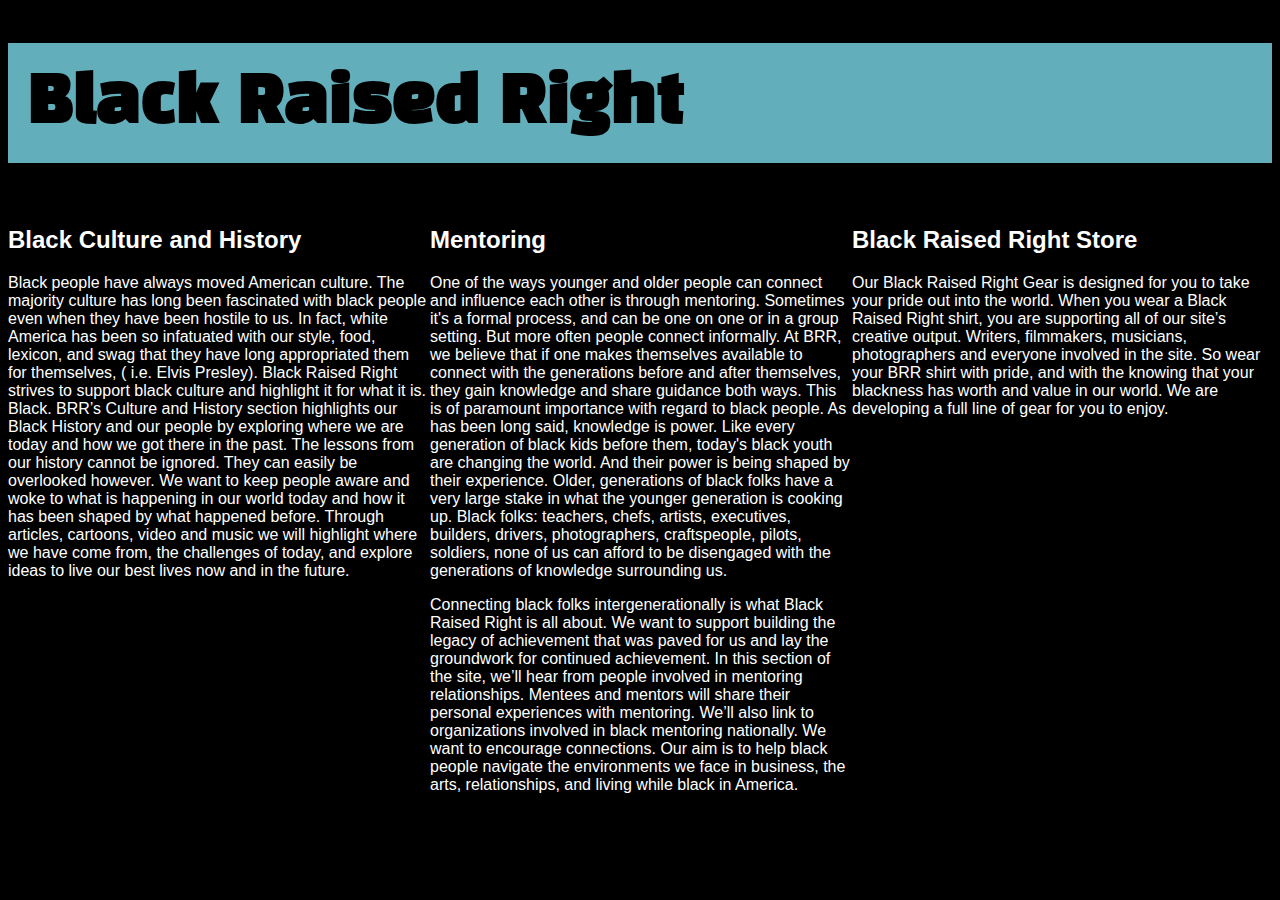
==== public/index.html @ d7094f4d "Updated the layout." ====
<!DOCTYPE html>
<html lang="en">
<head>
    <meta charset="UTF-8">
    <meta name="viewport" content="width=device-width, initial-scale=1.0">
    <meta http-equiv="X-UA-Compatible" content="ie=edge">
    <title>Black Raised Right</title>
    <link rel="stylesheet" href="style.css">    
    <!-- update the version number as needed -->
    <script defer src="/__/firebase/5.2.0/firebase-app.js"></script>
    <!-- include only the Firebase features as you need -->
    <script defer src="/__/firebase/5.2.0/firebase-auth.js"></script>
    <script defer src="/__/firebase/5.2.0/firebase-database.js"></script>
    <script defer src="/__/firebase/5.2.0/firebase-messaging.js"></script>
    <script defer src="/__/firebase/5.2.0/firebase-storage.js"></script>
    <!-- initialize the SDK after all desired features are loaded -->
    <script defer src="/__/firebase/init.js"></script>
</head>
<body>
    <h1 id="banner">Black Raised Right</h1>    
    <div class="container">
        <div class="left">
            <h2>Black Culture and History</h2>
            <p>Black people have always moved American culture. The majority culture has long been fascinated with black people even when they have been hostile to us. In fact, white America has been so infatuated with our style, food, lexicon, and swag that they have long appropriated them for themselves, ( i.e. Elvis Presley). Black Raised Right strives to support black culture and highlight it for what it is. Black. BRR’s Culture and History section highlights our Black History and our people by exploring where we are today and how we got there in the past. The lessons from our history cannot be ignored. They can easily be overlooked however. We want to keep people aware and woke to what is happening in our world today and how it has been shaped by what happened before. Through articles, cartoons, video and music we will highlight where we have come from, the challenges of today, and explore ideas to live our best lives now and in the future.</p>
        </div>
        <div class="center">
            <h2>Mentoring</h2>
            <p>One of the ways younger and older people can connect and influence each other is through mentoring. Sometimes it's a formal process, and can be one on one or in a group setting. But more often people connect informally. At BRR, we believe that if one makes themselves available to connect with the generations before and after themselves, they gain knowledge and share guidance both ways. This is of paramount importance with regard to black people. As has been long said, knowledge is power. Like every generation of black kids before them, today's black youth are changing the world. And their power is being shaped by their experience. Older, generations of black folks have a very large stake in what the younger generation is cooking up. Black folks: teachers, chefs, artists, executives, builders, drivers, photographers, craftspeople, pilots, soldiers, none of us can afford to be disengaged with the generations of knowledge surrounding us.</p>
            <p>Connecting black folks intergenerationally is what Black Raised Right is all about. We want to support building the legacy of achievement that was paved for us and lay the groundwork for continued achievement. In this section of the site, we’ll hear from people involved in mentoring relationships. Mentees and mentors will share their personal experiences with mentoring. We’ll also link to organizations involved in black mentoring nationally. We want to encourage connections. Our aim is to help black people navigate the environments we face in business, the arts, relationships, and living while black in America.</p>
        </div>
        <div class="right">
            <h2>Black Raised Right Store</h2>
            <p>Our Black Raised Right Gear is designed for you to take your pride out into the world. When you wear a Black Raised Right shirt, you are supporting all of our site’s creative output. Writers, filmmakers, musicians, photographers and everyone involved in the site. So wear your BRR shirt with pride, and with the knowing that your blackness has worth and value in our world.  We are developing a full line of gear for you to enjoy.</p>
        </div>
    </div>
    <script src="main.js"></script>
</body>
</html>
---- public/style.css ----
@import url('https://fonts.googleapis.com/css?family=Black+Han+Sans');

body {
    background-color: #000;
    color: #fff;
    font-family: 'Lucida Sans', 'Lucida Sans Regular', 'Lucida Grande', 'Lucida Sans Unicode', Geneva, Verdana, sans-serif;
}

#banner {
    background-color: #63aebb;
    font-family: 'Black Han Sans', sans-serif;
    color: #000;
    padding: 20px;
    font-size: 4em;
}

/* .left {
    background-color: yellow; 
}

.center {
    background-color: red;
}

.right {
    background-color: blue;
} */

/* Mobile Version */
@media screen and (min-width: 530px) {
    .container {
        display: grid;        
        grid-template-columns: 1fr 1fr 1fr;
        grid-column-gap: 2px;
        height: 400px;
        grid-template-areas: 
            "left left left"
            "center center center"
            "right right right";
    }    
}
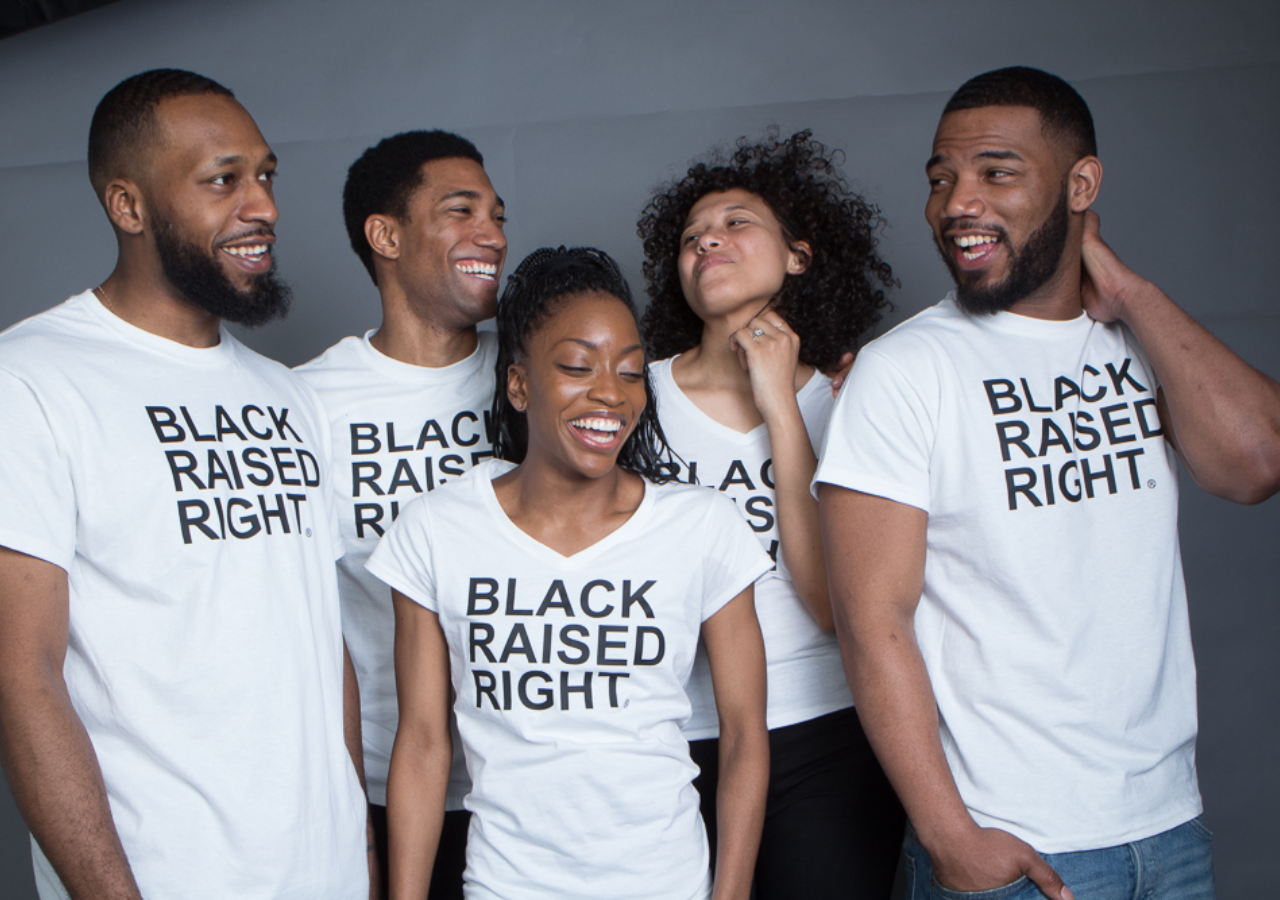
==== commit 0df37651: "Updated the layout and images." ====
--- a/public/index.html
+++ b/public/index.html
@@ -17,8 +17,14 @@
     <script defer src="/__/firebase/init.js"></script>
 </head>
 <body>
-    <h1 id="banner">Black Raised Right</h1>    
+    <!-- <h1 id="banner">Black Raised Right</h1> -->    
     <div class="container">
+        <slider>
+            <slide><p><!-- <img src="images/1.jpg" class="rimage">--></p></slide>
+            <slide><p><!--<img src="images/2.jpg" class="rimage">--></p></slide>
+            <slide><p><!--<img src="images/3.jpg" class="rimage">--></p></slide>
+            <slide><p><!--<img src="images/4.jpg" class="rimage">--></p></slide>
+        </slider>
         <div class="left">
             <h2>Black Culture and History</h2>
             <p>Black people have always moved American culture. The majority culture has long been fascinated with black people even when they have been hostile to us. In fact, white America has been so infatuated with our style, food, lexicon, and swag that they have long appropriated them for themselves, ( i.e. Elvis Presley). Black Raised Right strives to support black culture and highlight it for what it is. Black. BRR’s Culture and History section highlights our Black History and our people by exploring where we are today and how we got there in the past. The lessons from our history cannot be ignored. They can easily be overlooked however. We want to keep people aware and woke to what is happening in our world today and how it has been shaped by what happened before. Through articles, cartoons, video and music we will highlight where we have come from, the challenges of today, and explore ideas to live our best lives now and in the future.</p>
--- a/public/style.css
+++ b/public/style.css
@@ -1,39 +1,91 @@
-@import url('https://fonts.googleapis.com/css?family=Black+Han+Sans');
-
-body {
+html, body {
     background-color: #000;
     color: #fff;
+    width: 100%;
+    height: 100%;
+    margin: 0;
+    padding: 0;
     font-family: 'Lucida Sans', 'Lucida Sans Regular', 'Lucida Grande', 'Lucida Sans Unicode', Geneva, Verdana, sans-serif;
 }
 
-#banner {
-    background-color: #63aebb;
-    font-family: 'Black Han Sans', sans-serif;
-    color: #000;
-    padding: 20px;
-    font-size: 4em;
+slider {
+    display: grid;
+    width: 100%;
+    height: 100%;
+    overflow: hidden;
+    position: absolute;
 }
 
-/* .left {
-    background-color: yellow; 
+slider > * {
+    position: absolute;
+    display: grid;
+    width: 100%;
+    height: 100%;
+    background: #000;
+    animation: slide 12s infinite;
+    overflow: hidden;
 }
 
-.center {
-    background-color: red;
+slide:nth-child(1) {
+    left: 0%;
+    animation-delay: -1s;
+    background-image: url(images/1.jpg);
+    background-size: cover;
+    background-position: center;
 }
 
-.right {
-    background-color: blue;
-} */
+slide:nth-child(2) {    
+    animation-delay: 2s;
+    background-image: url(images/2.jpg);
+    background-size: cover;
+    background-position: center;
+}
+
+slide:nth-child(3) {
+    animation-delay: 5s;
+    background-image: url(images/3.jpg);
+    background-size: cover;
+    background-position: center;
+}
+
+slide:nth-child(4) {
+    left: 0%;
+    animation-delay: 8s;
+    background-image: url(images/4.jpg);
+    background-size: cover;
+    background-position: center;
+}
+
+slide p {
+    font-family: Comfortaa;
+    font-size: 70px;
+    text-align: center;
+    display: inline-block;
+    width: 100%;
+    margin-top: 340px;
+    color: #fff;
+}
+
+@keyframes slide {
+    0% { left: 100%; width: 100%; }
+    5% { left: 0%; }
+    25% { left: 0%; }
+    30% { left: -100%; width: 100%; }
+    30.0001% { left: -100%; width: 0%; }
+    100% { left: 100%; width: 0%; }
+}
+
+
 
 /* Mobile Version */
-@media screen and (min-width: 530px) {
+@media screen and (min-width: 768px) {
     .container {
         display: grid;        
         grid-template-columns: 1fr 1fr 1fr;
-        grid-column-gap: 2px;
+        grid-column-gap: 16px;
         height: 400px;
         grid-template-areas: 
+            "slider slider slider"
             "left left left"
             "center center center"
             "right right right";
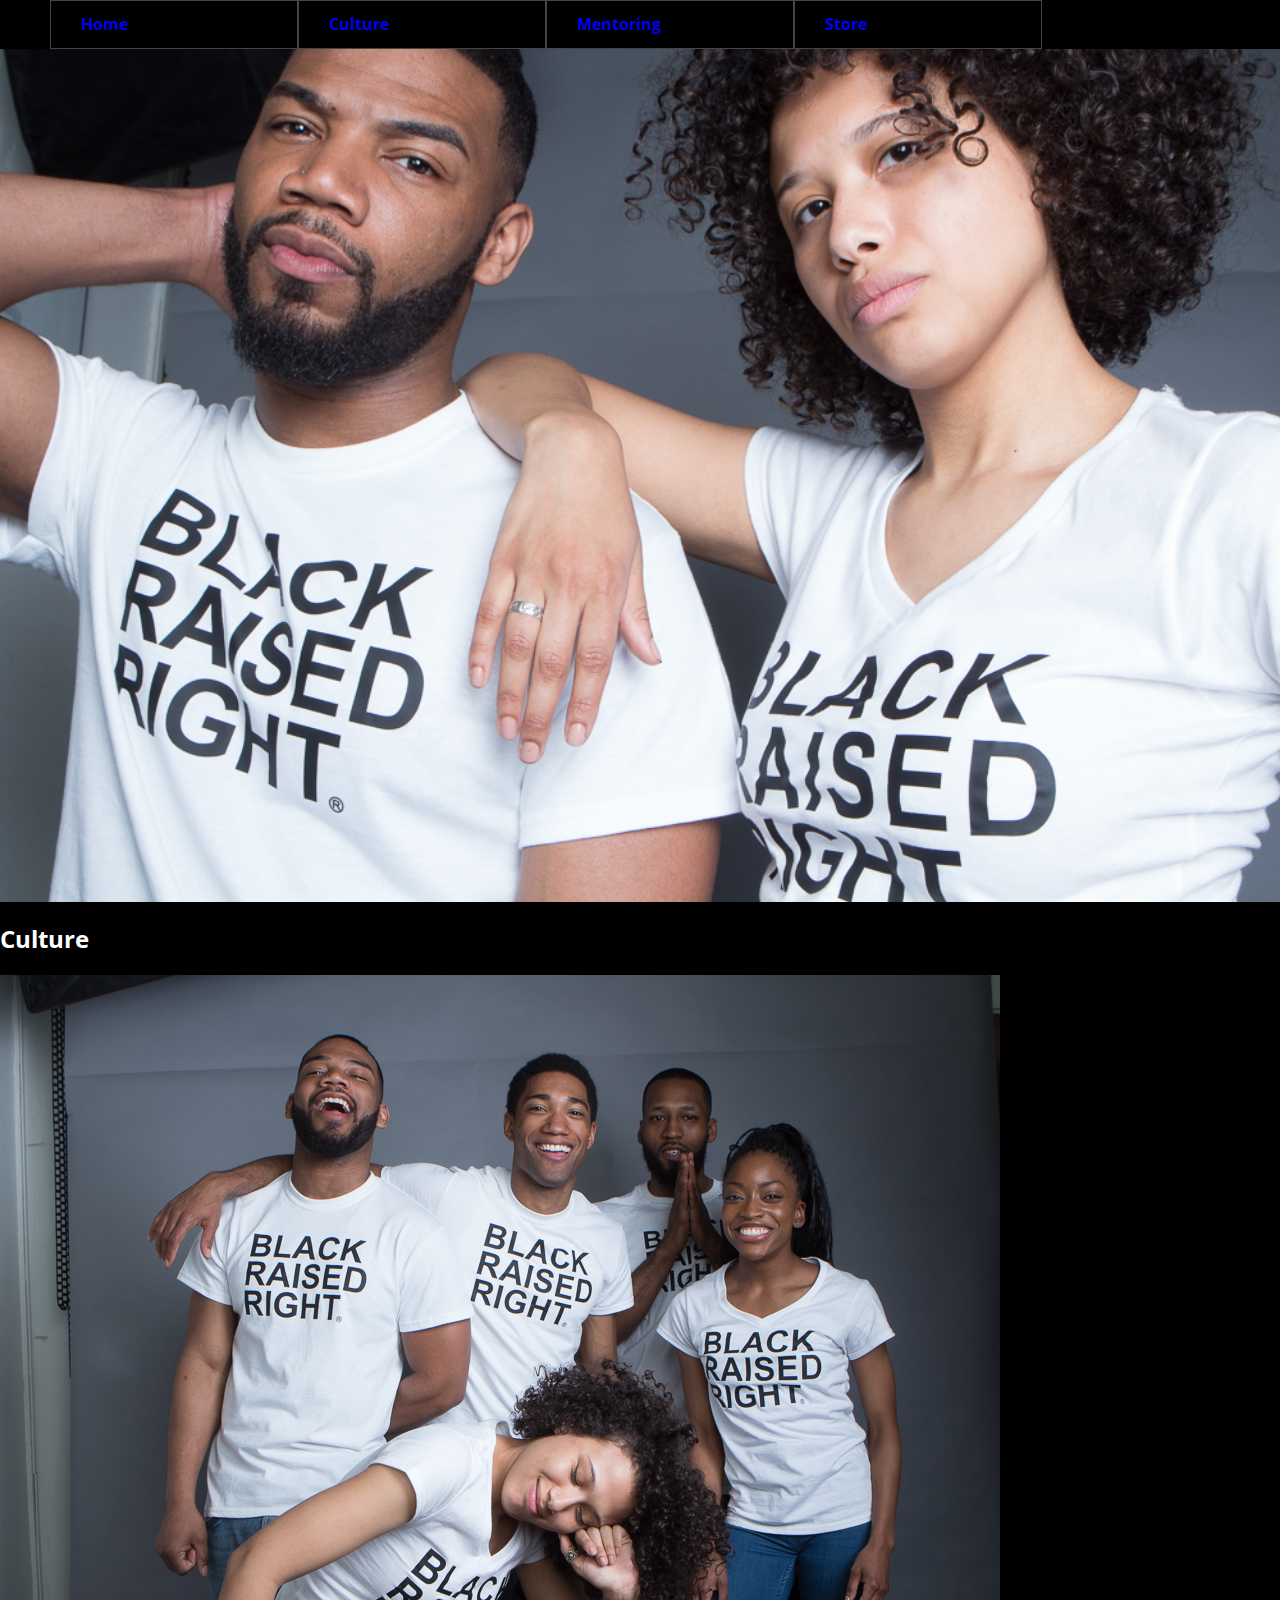
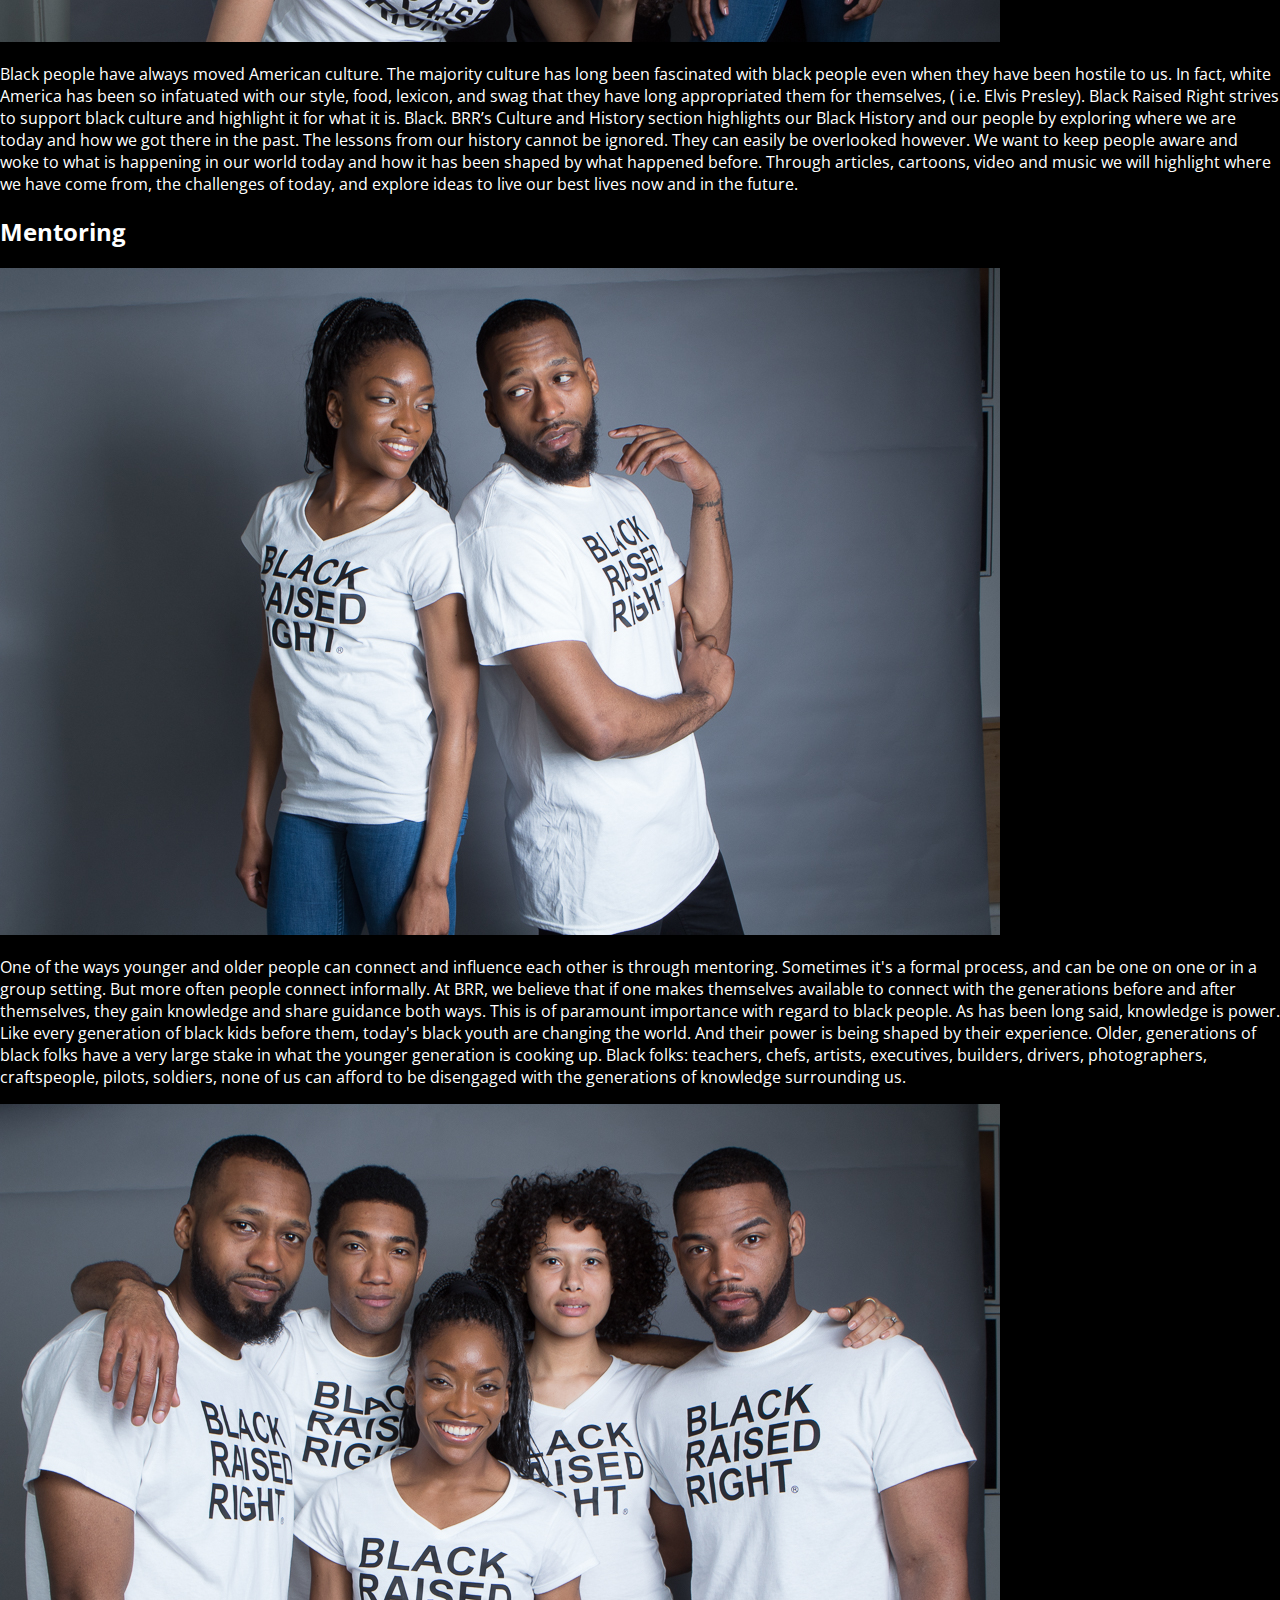
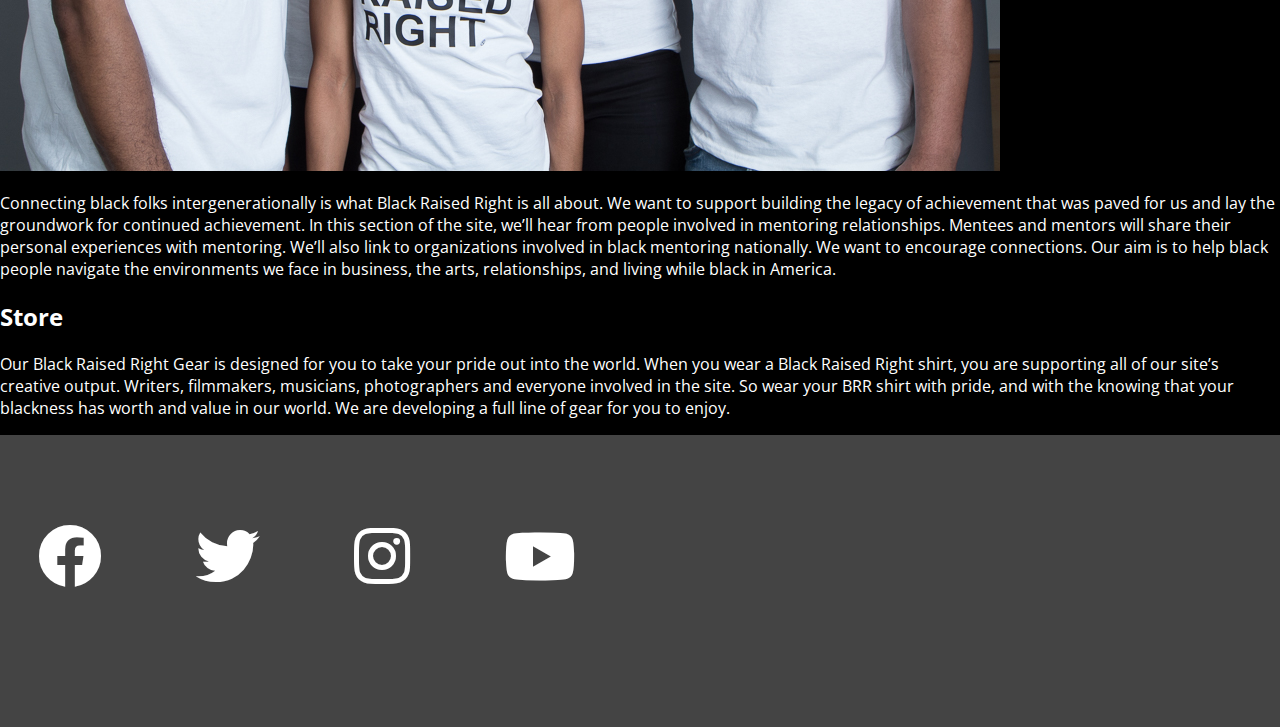
==== commit cb55bc5d: "Added new images and updated the layout." ====
--- a/public/index.html
+++ b/public/index.html
@@ -4,6 +4,7 @@
     <meta charset="UTF-8">
     <meta name="viewport" content="width=device-width, initial-scale=1.0">
     <meta http-equiv="X-UA-Compatible" content="ie=edge">
+    <link rel="stylesheet" href="https://use.fontawesome.com/releases/v5.2.0/css/all.css">
     <title>Black Raised Right</title>
     <link rel="stylesheet" href="style.css">    
     <!-- update the version number as needed -->
@@ -17,28 +18,48 @@
     <script defer src="/__/firebase/init.js"></script>
 </head>
 <body>
-    <!-- <h1 id="banner">Black Raised Right</h1> -->    
-    <div class="container">
-        <slider>
-            <slide><p><!-- <img src="images/1.jpg" class="rimage">--></p></slide>
-            <slide><p><!--<img src="images/2.jpg" class="rimage">--></p></slide>
-            <slide><p><!--<img src="images/3.jpg" class="rimage">--></p></slide>
-            <slide><p><!--<img src="images/4.jpg" class="rimage">--></p></slide>
-        </slider>
-        <div class="left">
-            <h2>Black Culture and History</h2>
-            <p>Black people have always moved American culture. The majority culture has long been fascinated with black people even when they have been hostile to us. In fact, white America has been so infatuated with our style, food, lexicon, and swag that they have long appropriated them for themselves, ( i.e. Elvis Presley). Black Raised Right strives to support black culture and highlight it for what it is. Black. BRR’s Culture and History section highlights our Black History and our people by exploring where we are today and how we got there in the past. The lessons from our history cannot be ignored. They can easily be overlooked however. We want to keep people aware and woke to what is happening in our world today and how it has been shaped by what happened before. Through articles, cartoons, video and music we will highlight where we have come from, the challenges of today, and explore ideas to live our best lives now and in the future.</p>
+    <nav>
+        <ul>
+            <li><a href="/">Home</a></li>
+            <li><a href="#">Culture</a></li>
+            <li><a href="#">Mentoring</a></li>
+            <li><a href="#">Store</a></li>
+        </ul>
+    </nav>
+    <div class="clearfix"></div>
+    <div id="slider">
+        <figure>
+            <img src="images/1.jpg">
+            <img src="images/2.jpg">
+            <img src="images/3.jpg">
+            <img src="images/4.jpg">
+            <img src="images/1.jpg">            
+        </figure>
+    </div>
+    <div class="culture">
+        <h2>Culture</h2>
+        <img src="images/culture.jpg" alt="culture">
+        <p>Black people have always moved American culture. The majority culture has long been fascinated with black people even when they have been hostile to us. In fact, white America has been so infatuated with our style, food, lexicon, and swag that they have long appropriated them for themselves, ( i.e. Elvis Presley). Black Raised Right strives to support black culture and highlight it for what it is. Black. BRR’s Culture and History section highlights our Black History and our people by exploring where we are today and how we got there in the past. The lessons from our history cannot be ignored. They can easily be overlooked however. We want to keep people aware and woke to what is happening in our world today and how it has been shaped by what happened before. Through articles, cartoons, video and music we will highlight where we have come from, the challenges of today, and explore ideas to live our best lives now and in the future.</p>
+    </div>
+    <div class="mentoring">
+        <h2>Mentoring</h2>
+        <img src="images/mentoring1.jpg" alt="mentoring">
+            <p>One of the ways younger and older people can connect and influence each other is through mentoring. Sometimes it's a formal process, and can be one on one or in a group setting. But more often people connect informally. At BRR, we believe that if one makes themselves available to connect with the generations before and after themselves, they gain knowledge and share guidance both ways. This is of paramount importance with regard to black people. As has been long said, knowledge is power. Like every generation of black kids before them, today's black youth are changing the world. And their power is being shaped by their experience. Older, generations of black folks have a very large stake in what the younger generation is cooking up. Black folks: teachers, chefs, artists, executives, builders, drivers, photographers, craftspeople, pilots, soldiers, none of us can afford to be disengaged with the generations of knowledge surrounding us.</p>
+        <img src="images/mentoring2.jpg" alt="mentoring">
+            <p>Connecting black folks intergenerationally is what Black Raised Right is all about. We want to support building the legacy of achievement that was paved for us and lay the groundwork for continued achievement. In this section of the site, we’ll hear from people involved in mentoring relationships. Mentees and mentors will share their personal experiences with mentoring. We’ll also link to organizations involved in black mentoring nationally. We want to encourage connections. Our aim is to help black people navigate the environments we face in business, the arts, relationships, and living while black in America.</p>
+    </div>
+    <div class="store">
+        <h2>Store</h2>
+            <p>Our Black Raised Right Gear is designed for you to take your pride out into the world. When you wear a Black Raised Right shirt, you are supporting all of our site’s creative output. Writers, filmmakers, musicians, photographers and everyone involved in the site. So wear your BRR shirt with pride, and with the knowing that your blackness has worth and value in our world.  We are developing a full line of gear for you to enjoy.</p>
+    </div>
+    <footer>
+        <div class="social">
+            <a href="https://www.facebook.com" target="_blank"><i class="fab fa-facebook"></i></a>
+            <a href="https://www.twitter.com" target="_blank"><i class="fab fa-twitter"></i></a>
+            <a href="https://www.instagram.com" target="_blank"><i class="fab fa-instagram"></i></a>
+            <a href="https://www.youtube.com" target="_blank"><i class="fab fa-youtube"></i></a>
         </div>
-        <div class="center">
-            <h2>Mentoring</h2>
-            <p>One of the ways younger and older people can connect and influence each other is through mentoring. Sometimes it's a formal process, and can be one on one or in a group setting. But more often people connect informally. At BRR, we believe that if one makes themselves available to connect with the generations before and after themselves, they gain knowledge and share guidance both ways. This is of paramount importance with regard to black people. As has been long said, knowledge is power. Like every generation of black kids before them, today's black youth are changing the world. And their power is being shaped by their experience. Older, generations of black folks have a very large stake in what the younger generation is cooking up. Black folks: teachers, chefs, artists, executives, builders, drivers, photographers, craftspeople, pilots, soldiers, none of us can afford to be disengaged with the generations of knowledge surrounding us.</p>
-            <p>Connecting black folks intergenerationally is what Black Raised Right is all about. We want to support building the legacy of achievement that was paved for us and lay the groundwork for continued achievement. In this section of the site, we’ll hear from people involved in mentoring relationships. Mentees and mentors will share their personal experiences with mentoring. We’ll also link to organizations involved in black mentoring nationally. We want to encourage connections. Our aim is to help black people navigate the environments we face in business, the arts, relationships, and living while black in America.</p>
-        </div>
-        <div class="right">
-            <h2>Black Raised Right Store</h2>
-            <p>Our Black Raised Right Gear is designed for you to take your pride out into the world. When you wear a Black Raised Right shirt, you are supporting all of our site’s creative output. Writers, filmmakers, musicians, photographers and everyone involved in the site. So wear your BRR shirt with pride, and with the knowing that your blackness has worth and value in our world.  We are developing a full line of gear for you to enjoy.</p>
-        </div>
-    </div>
+    </footer>
     <script src="main.js"></script>
 </body>
 </html>
--- a/public/style.css
+++ b/public/style.css
@@ -1,94 +1,110 @@
-html, body {
+@import url('https://fonts.googleapis.com/css?family=Open+Sans');
+
+body {
     background-color: #000;
     color: #fff;
-    width: 100%;
-    height: 100%;
     margin: 0;
-    padding: 0;
-    font-family: 'Lucida Sans', 'Lucida Sans Regular', 'Lucida Grande', 'Lucida Sans Unicode', Geneva, Verdana, sans-serif;
+    font-family: 'Open Sans', sans-serif;
 }
 
-slider {
-    display: grid;
-    width: 100%;
-    height: 100%;
-    overflow: hidden;
-    position: absolute;
+img {
+    max-width: 100%;
 }
 
-slider > * {
-    position: absolute;
-    display: grid;
-    width: 100%;
-    height: 100%;
-    background: #000;
-    animation: slide 12s infinite;
+nav ul {
+    list-style: none;
+    margin: 0;
+    padding-left: 50px;
+}
+
+nav ul li {
+    float: left;
+    width: 20%;
+    border: 1px solid #444;
+}
+
+nav ul li a {
+    font-weight: 700;
+    text-decoration: none;
+    display: block;
+    padding: 5% 12%;
+}
+
+nav ul li a:hover {
+    background-color: #444;
+    color: #F7836C;
+}
+
+.clearfix {
+    clear: both;
+}
+
+#slider {
     overflow: hidden;
 }
 
-slide:nth-child(1) {
-    left: 0%;
-    animation-delay: -1s;
-    background-image: url(images/1.jpg);
-    background-size: cover;
-    background-position: center;
+#slider figure {
+    position: relative;
+    width: 500%;
+    margin: 0;
+    left: 0;
+    animation: 20s slider infinite;
 }
 
-slide:nth-child(2) {    
-    animation-delay: 2s;
-    background-image: url(images/2.jpg);
-    background-size: cover;
-    background-position: center;
+#slider figure img {
+    width: 20%;
+    float: left;
 }
 
-slide:nth-child(3) {
-    animation-delay: 5s;
-    background-image: url(images/3.jpg);
-    background-size: cover;
-    background-position: center;
+footer {
+    background-color: #444;
+    width: 100%;
+    padding: 6% 0 10%;
 }
 
-slide:nth-child(4) {
-    left: 0%;
-    animation-delay: 8s;
-    background-image: url(images/4.jpg);
-    background-size: cover;
-    background-position: center;
+.social {
+    font-size: 400%;
 }
 
-slide p {
-    font-family: Comfortaa;
-    font-size: 70px;
-    text-align: center;
-    display: inline-block;
-    width: 100%;
-    margin-top: 340px;
+.social a {
     color: #fff;
+    padding: 3%;
 }
 
-@keyframes slide {
-    0% { left: 100%; width: 100%; }
-    5% { left: 0%; }
-    25% { left: 0%; }
-    30% { left: -100%; width: 100%; }
-    30.0001% { left: -100%; width: 0%; }
-    100% { left: 100%; width: 0%; }
+.social a:hover {
+    color: #F7836C;
 }
 
-
-
-/* Mobile Version */
-@media screen and (min-width: 768px) {
-    .container {
-        display: grid;        
-        grid-template-columns: 1fr 1fr 1fr;
-        grid-column-gap: 16px;
-        height: 400px;
-        grid-template-areas: 
-            "slider slider slider"
-            "left left left"
-            "center center center"
-            "right right right";
-    }    
+@keyframes slider {
+    0% {
+        left: 0;
+    }
+    20% {
+        left: 0;
+    }
+    25% {
+        left: -100%;
+    }
+    45% {
+        left: -100%;
+    }
+    50% {
+        left: -200%;
+    }
+    70% {
+        left: -200%;
+    }
+    75% {
+        left: -300%;
+    }
+    95% {
+        left: -300%;
+    }
+    100% {
+        left: -400%;
+    }
 }
 
+@media (max-width: 768px) {
+
+}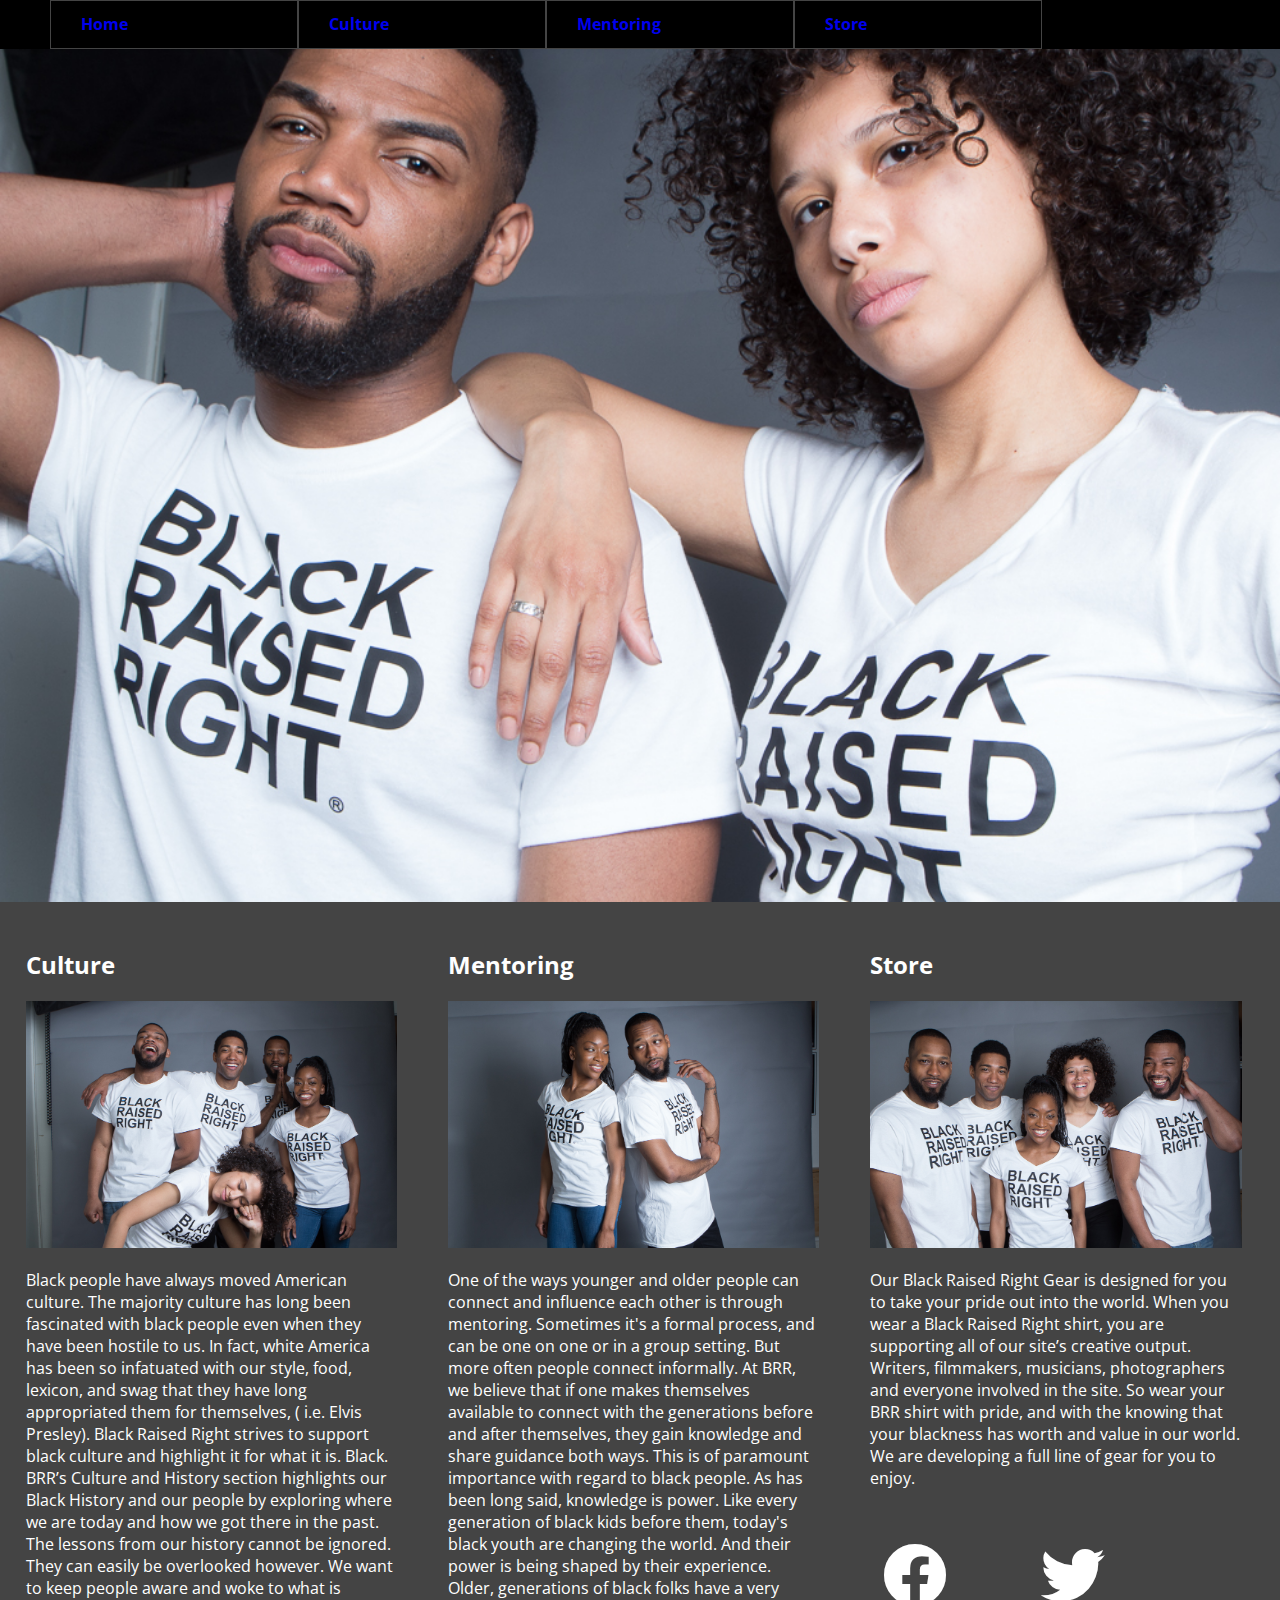
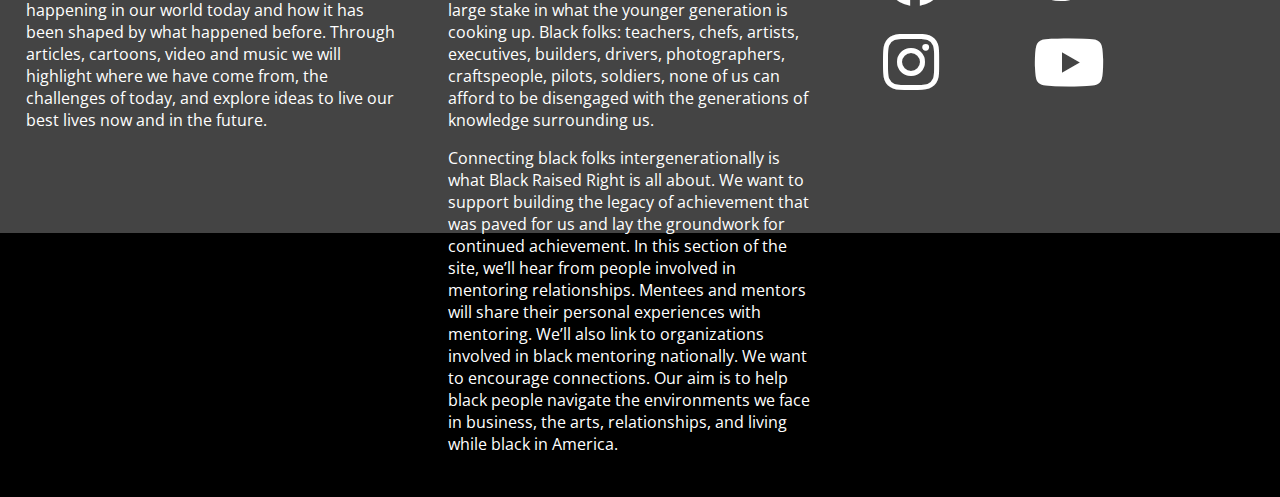
==== commit f339da78: "Updated the media query and images." ====
--- a/public/index.html
+++ b/public/index.html
@@ -21,9 +21,9 @@
     <nav>
         <ul>
             <li><a href="/">Home</a></li>
-            <li><a href="#">Culture</a></li>
-            <li><a href="#">Mentoring</a></li>
-            <li><a href="#">Store</a></li>
+            <li><a href="#culture">Culture</a></li>
+            <li><a href="#mentoring">Mentoring</a></li>
+            <li><a href="#store">Store</a></li>
         </ul>
     </nav>
     <div class="clearfix"></div>
@@ -36,20 +36,20 @@
             <img src="images/1.jpg">            
         </figure>
     </div>
-    <div class="culture">
+    <div class="culture one-third" id="culture">
         <h2>Culture</h2>
         <img src="images/culture.jpg" alt="culture">
         <p>Black people have always moved American culture. The majority culture has long been fascinated with black people even when they have been hostile to us. In fact, white America has been so infatuated with our style, food, lexicon, and swag that they have long appropriated them for themselves, ( i.e. Elvis Presley). Black Raised Right strives to support black culture and highlight it for what it is. Black. BRR’s Culture and History section highlights our Black History and our people by exploring where we are today and how we got there in the past. The lessons from our history cannot be ignored. They can easily be overlooked however. We want to keep people aware and woke to what is happening in our world today and how it has been shaped by what happened before. Through articles, cartoons, video and music we will highlight where we have come from, the challenges of today, and explore ideas to live our best lives now and in the future.</p>
     </div>
-    <div class="mentoring">
+    <div class="mentoring one-third" id="mentoring">
         <h2>Mentoring</h2>
         <img src="images/mentoring1.jpg" alt="mentoring">
-            <p>One of the ways younger and older people can connect and influence each other is through mentoring. Sometimes it's a formal process, and can be one on one or in a group setting. But more often people connect informally. At BRR, we believe that if one makes themselves available to connect with the generations before and after themselves, they gain knowledge and share guidance both ways. This is of paramount importance with regard to black people. As has been long said, knowledge is power. Like every generation of black kids before them, today's black youth are changing the world. And their power is being shaped by their experience. Older, generations of black folks have a very large stake in what the younger generation is cooking up. Black folks: teachers, chefs, artists, executives, builders, drivers, photographers, craftspeople, pilots, soldiers, none of us can afford to be disengaged with the generations of knowledge surrounding us.</p>
-        <img src="images/mentoring2.jpg" alt="mentoring">
+            <p>One of the ways younger and older people can connect and influence each other is through mentoring. Sometimes it's a formal process, and can be one on one or in a group setting. But more often people connect informally. At BRR, we believe that if one makes themselves available to connect with the generations before and after themselves, they gain knowledge and share guidance both ways. This is of paramount importance with regard to black people. As has been long said, knowledge is power. Like every generation of black kids before them, today's black youth are changing the world. And their power is being shaped by their experience. Older, generations of black folks have a very large stake in what the younger generation is cooking up. Black folks: teachers, chefs, artists, executives, builders, drivers, photographers, craftspeople, pilots, soldiers, none of us can afford to be disengaged with the generations of knowledge surrounding us.</p>        
             <p>Connecting black folks intergenerationally is what Black Raised Right is all about. We want to support building the legacy of achievement that was paved for us and lay the groundwork for continued achievement. In this section of the site, we’ll hear from people involved in mentoring relationships. Mentees and mentors will share their personal experiences with mentoring. We’ll also link to organizations involved in black mentoring nationally. We want to encourage connections. Our aim is to help black people navigate the environments we face in business, the arts, relationships, and living while black in America.</p>
     </div>
-    <div class="store">
+    <div class="store one-third" id="store">
         <h2>Store</h2>
+        <img src="images/store.jpg" alt="store">
             <p>Our Black Raised Right Gear is designed for you to take your pride out into the world. When you wear a Black Raised Right shirt, you are supporting all of our site’s creative output. Writers, filmmakers, musicians, photographers and everyone involved in the site. So wear your BRR shirt with pride, and with the knowing that your blackness has worth and value in our world.  We are developing a full line of gear for you to enjoy.</p>
     </div>
     <footer>
--- a/public/style.css
+++ b/public/style.css
@@ -56,6 +56,12 @@
     float: left;
 }
 
+.one-third {
+    width: 29%;
+    float: left;
+    padding: 2%;
+}
+
 footer {
     background-color: #444;
     width: 100%;
@@ -106,5 +112,34 @@
 }
 
 @media (max-width: 768px) {
-
+    nav ul {
+        padding-left: 0;
+    }
+    nav ul li {
+        width: 100%;
+        border-left: 0;
+        border-right: 0;
+    }
+    nav ul li a {
+        padding: 8px 0;
+        font-size: 16px;
+    }
+    .left-col {
+        width: 100%;
+        padding: 0;
+    }
+    .sidebar {
+        width: 100%;
+        padding: 0;
+    }
+    .one-third {
+        width: 100%;
+        padding: 0;
+    }
+    .social {
+        font-size: 275%;
+    }
+    p {
+        font-size: 15px;
+    }
 }